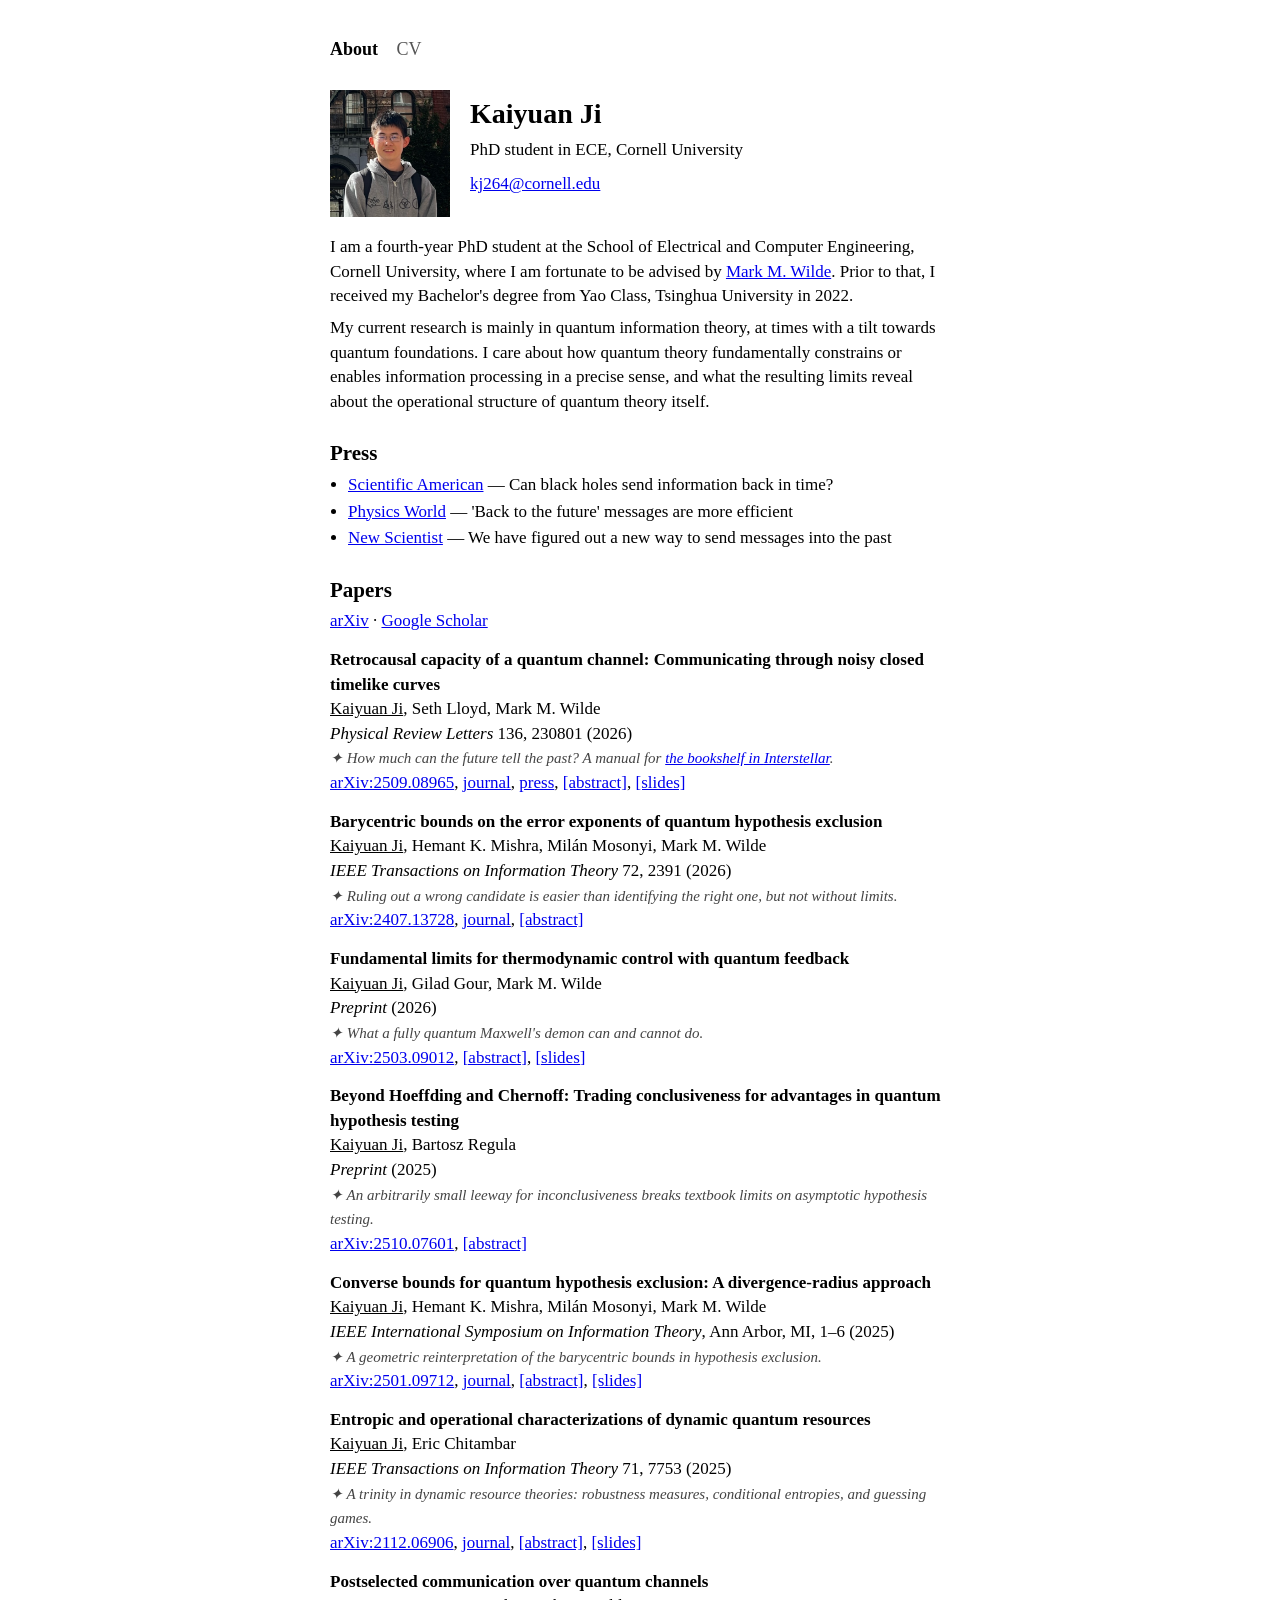
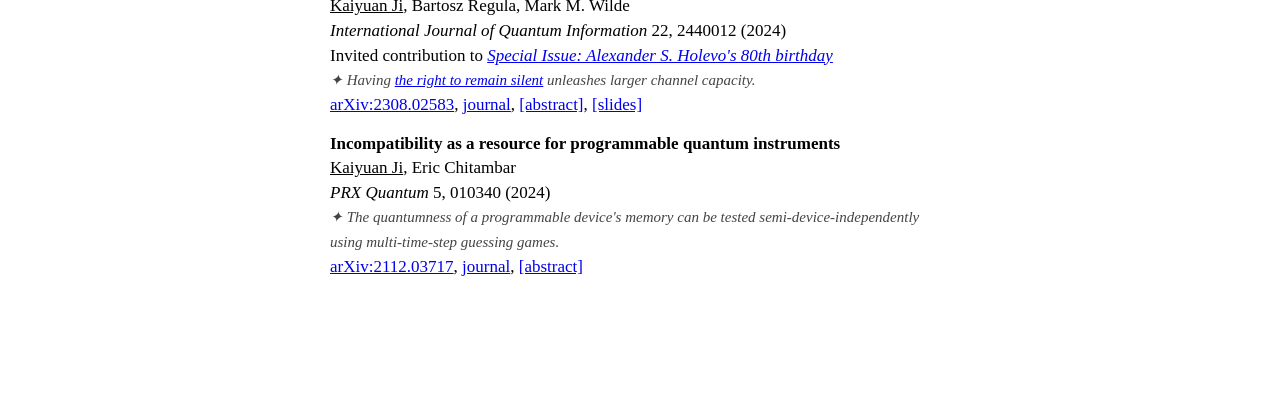
==== index.html @ fde18503 "Add Physics World press coverage" ====
<!DOCTYPE html>
<html lang="en">
<head>
  <meta charset="UTF-8">
  <meta name="viewport" content="width=device-width, initial-scale=1.0">
  <title>Kaiyuan Ji</title>
  <link rel="stylesheet" href="style.css">
</head>
<body>

  <nav>
    <a href="index.html" class="active">About</a>
    <a href="cv.html">CV</a>
  </nav>

  <div class="header">
    <img src="photo.jpg" alt="Kaiyuan Ji">
    <div class="header-text">
      <h1>Kaiyuan Ji</h1>
      <h2 class="subtitle">PhD student in ECE, Cornell University</h2>
      <a href="mailto:kj264@cornell.edu">kj264@cornell.edu</a>
    </div>
  </div>

  <p>
    I am a fourth-year PhD student at the School of Electrical and Computer Engineering, Cornell University, where I am fortunate to be advised by <a href="https://markwilde.com">Mark M. Wilde</a>.
    Prior to that, I received my Bachelor's degree from Yao Class, Tsinghua University in 2022.
  </p>
  <p>
    My current research is mainly in quantum information theory, at times with a tilt towards quantum foundations.
    I care about how quantum theory fundamentally constrains or enables information processing in a precise sense, and what the resulting limits reveal about the operational structure of quantum theory itself.
  </p>

  <h3 class="section-title">Press</h3>
  <ul>
    <li><a href="https://www.scientificamerican.com/article/can-black-holes-send-information-back-in-time/">Scientific American</a> — Can black holes send information back in time?</li>
    <li><a href="https://physicsworld.com/a/back-to-the-future-messages-are-more-efficient/">Physics World</a> — 'Back to the future' messages are more efficient</li>
    <li><a href="https://www.newscientist.com/article/2524371-we-have-figured-out-a-new-way-to-send-messages-into-the-past/">New Scientist</a> — We have figured out a new way to send messages into the past</li>
  </ul>

  <h3 class="section-title">Papers</h3>
  <p class="profile-links"><a href="https://arxiv.org/a/ji_k_2.html">arXiv</a> · <a href="https://scholar.google.com/citations?user=j7s9jhcAAAAJ">Google Scholar</a></p>

  <!-- Newest first by last arXiv version date. -->

  <div class="paper">
    <b>Retrocausal capacity of a quantum channel: Communicating through noisy closed timelike curves</b><br>
    <u>Kaiyuan Ji</u>, Seth Lloyd, Mark M. Wilde<br>
    <i>Physical Review Letters</i> 136, 230801 (2026)<br>
    <i class="summary-inline">✦ How much can the future tell the past? A manual for <a href="https://dribbble.com/shots/5696261-Bookshelf-Scene">the bookshelf in <i>Interstellar</i></a>.</i><br>
    <a href="https://arxiv.org/abs/2509.08965">arXiv:2509.08965</a>,
    <a href="https://doi.org/10.1103/znyd-npk5">journal</a>,
    <a href="https://www.scientificamerican.com/article/can-black-holes-send-information-back-in-time/">press</a>,
    <a href="#" onclick="toggle(this);return false;">[abstract]</a>,
    <a href="slides/Retrocausality_QRW.pdf">[slides]</a>
    <div class="abstract">
      We study the capacity of a quantum channel for retrocausal communication, where messages are transmitted backward in time, from a sender in the future to a receiver in the past, through a noisy postselected closed timelike curve (P-CTC) mathematically represented by the channel. We completely characterize the one-shot retrocausal quantum and classical capacities, and we show that the corresponding asymptotic capacities are equal to the average and sum, respectively, of the channel's max-information and its regularized Doeblin information. This endows these information measures with a novel operational interpretation. Furthermore, our characterization can be generalized beyond quantum channels to all completely positive maps. This imposes information-theoretic limits on transmitting messages via postselected-teleportation-like mechanisms with arbitrary initial- and final-state boundary conditions, including those considered in various black-hole final-state models.
    </div>
  </div>

  <div class="paper">
    <b>Barycentric bounds on the error exponents of quantum hypothesis exclusion</b><br>
    <u>Kaiyuan Ji</u>, Hemant K. Mishra, Milán Mosonyi, Mark M. Wilde<br>
    <i>IEEE Transactions on Information Theory</i> 72, 2391 (2026)<br>
    <i class="summary-inline">✦ Ruling out a wrong candidate is easier than identifying the right one, but not without limits.</i><br>
    <a href="https://arxiv.org/abs/2407.13728">arXiv:2407.13728</a>,
    <a href="https://doi.org/10.1109/TIT.2026.3661340">journal</a>,
    <a href="#" onclick="toggle(this);return false;">[abstract]</a>
    <div class="abstract">
      Quantum state exclusion is an operational task with application to ontological interpretations of quantum states. In such a task, one is given a system whose state is randomly selected from a finite set, and the goal is to identify a state from the set that is not the true state of the system. An error occurs if and only if the state identified is the true state. In this paper, we study the optimal error probability of quantum state exclusion and its error exponent from an information-theoretic perspective. Our main finding is a single-letter upper bound on the error exponent of state exclusion given by the multivariate log-Euclidean Chernoff divergence, and we prove that this improves upon the best previously known upper bound. We also extend our analysis to quantum channel exclusion, and we establish a single-letter and efficiently computable upper bound on its error exponent, admitting the use of adaptive strategies. We derive both upper bounds, for state and channel exclusion, based on one-shot analysis and formulate them as a type of multivariate divergence measure called a barycentric Chernoff divergence. Moreover, our result on channel exclusion has implications in two important special cases. First, when there are two hypotheses, our result provides the first known efficiently computable upper bound on the error exponent of symmetric binary channel discrimination. Second, when all channels are classical, we show that our upper bound is achievable by a parallel strategy, thus solving the exact error exponent of classical channel exclusion.
    </div>
  </div>

  <div class="paper">
    <b>Fundamental limits for thermodynamic control with quantum feedback</b><br>
    <u>Kaiyuan Ji</u>, Gilad Gour, Mark M. Wilde<br>
    <i>Preprint</i> (2026)<br>
    <i class="summary-inline">✦ What a fully quantum Maxwell's demon can and cannot do.</i><br>
    <a href="https://arxiv.org/abs/2503.09012">arXiv:2503.09012</a>,
    <a href="#" onclick="toggle(this);return false;">[abstract]</a>,
    <a href="slides/Feedback_BIID.pdf">[slides]</a>
    <div class="abstract">
      The study of feedback control inspired by Maxwell's demon is central to the understanding of the relationship between thermodynamics and information. In this paper, we establish fundamental lower limits on the work costs of system conversion with quantum feedback, where quantum side information acquired in advance can be fed back to the system coherently by a controller. From two basic operational principles that every physically admissible feedback-control scheme should satisfy, we derive the tightest possible bounds on the single-shot work of formation and extractable work of an arbitrary quantum system given arbitrary quantum side information held by the controller. These bounds are expressed in terms of information measures simultaneously generalizing conditional entropies, mutual informations, and relative entropies. In the asymptotic limit, they lead to a generalized second law of thermodynamics with quantum feedback, featuring a conditional Helmholtz free energy. Our findings also provide precise thermodynamic meanings for the negativity of single-shot conditional entropies and resolve an open problem in the axiomatic reconstruction of such conditional entropies.
    </div>
  </div>

  <div class="paper">
    <b>Beyond Hoeffding and Chernoff: Trading conclusiveness for advantages in quantum hypothesis testing</b><br>
    <u>Kaiyuan Ji</u>, Bartosz Regula<br>
    <i>Preprint</i> (2025)<br>
    <i class="summary-inline">✦ An arbitrarily small leeway for inconclusiveness breaks textbook limits on asymptotic hypothesis testing.</i><br>
    <a href="https://arxiv.org/abs/2510.07601">arXiv:2510.07601</a>,
    <a href="#" onclick="toggle(this);return false;">[abstract]</a>
    <div class="abstract">
      The ultimate limits of quantum state discrimination are often thought to be captured by asymptotic bounds that restrict the achievable error probabilities, notably the quantum Chernoff and Hoeffding bounds. Here we study hypothesis testing protocols that are permitted a probability of producing an inconclusive discrimination outcome, and investigate their performance when this probability is suitably constrained. We show that even by allowing an arbitrarily small probability of inconclusiveness, the limits imposed by the quantum Hoeffding and Chernoff bounds can be significantly exceeded. This completely circumvents the conventional trade-offs between error exponents in hypothesis testing while incurring only a vanishingly small overhead over conventional approaches. Such improvements over standard state discrimination are robust and can be obtained even when an exponentially vanishing probability of inconclusive outcomes is demanded. Relaxing the constraints on the inconclusive probability can enable even larger advantages, but this comes at a price. We show a 'strong converse' property of this setting: targeting error exponents beyond those achievable with vanishing inconclusiveness necessarily forces the probability of inconclusive outcomes to converge to one. By exactly quantifying the rate of this convergence, we give a complete characterisation of the trade-offs between error exponents and rates of conclusive outcome probabilities. Overall, our results provide a comprehensive asymptotic picture of how the allowance for inconclusive measurement outcomes reshapes optimal quantum hypothesis testing.
    </div>
  </div>

  <div class="paper">
    <b>Converse bounds for quantum hypothesis exclusion: A divergence-radius approach</b><br>
    <u>Kaiyuan Ji</u>, Hemant K. Mishra, Milán Mosonyi, Mark M. Wilde<br>
    <i>IEEE International Symposium on Information Theory</i>, Ann Arbor, MI, 1–6 (2025)<br>
    <i class="summary-inline">✦ A geometric reinterpretation of the barycentric bounds in hypothesis exclusion.</i><br>
    <a href="https://arxiv.org/abs/2501.09712">arXiv:2501.09712</a>,
    <a href="https://doi.org/10.1109/ISIT63088.2025.11195689">journal</a>,
    <a href="#" onclick="toggle(this);return false;">[abstract]</a>,
    <a href="slides/Exclusion_ISIT.pdf">[slides]</a>
    <div class="abstract">
      Hypothesis exclusion is an information-theoretic task in which an experimenter aims at ruling out a false hypothesis from a finite set of known candidates, and an error occurs if and only if the hypothesis being ruled out is the ground truth. For the tasks of quantum state exclusion and quantum channel exclusion — where hypotheses are represented by quantum states and quantum channels, respectively — efficiently computable upper bounds on the asymptotic error exponents were established in a recent work of the current authors [Ji et al., arXiv:2407.13728 (2024)], where the derivation was based on nonasymptotic analysis. In this companion paper of our previous work, we provide alternative proofs for the same upper bounds on the asymptotic error exponents of quantum state and channel exclusion, but using a conceptually different approach from the one adopted in the previous work. Specifically, we apply strong converse results for asymmetric binary hypothesis testing to distinguishing an arbitrary "dummy" hypothesis from each of the concerned candidates. This leads to the desired upper bounds in terms of divergence radii via a geometrically inspired argument.
    </div>
  </div>

  <div class="paper">
    <b>Entropic and operational characterizations of dynamic quantum resources</b><br>
    <u>Kaiyuan Ji</u>, Eric Chitambar<br>
    <i>IEEE Transactions on Information Theory</i> 71, 7753 (2025)<br>
    <i class="summary-inline">✦ A trinity in dynamic resource theories: robustness measures, conditional entropies, and guessing games.</i><br>
    <a href="https://arxiv.org/abs/2112.06906">arXiv:2112.06906</a>,
    <a href="https://doi.org/10.1109/TIT.2025.3559765">journal</a>,
    <a href="#" onclick="toggle(this);return false;">[abstract]</a>,
    <a href="slides/Entropy_ISIT.pdf">[slides]</a>
    <div class="abstract">
      We offer new methods for characterizing general closed and convex quantum resource theories, including dynamic ones, based on entropic concepts and operational tasks. We propose a resource-theoretic generalization of the quantum conditional min-entropy, termed the free conditional min-entropy (FCME), in the sense that it quantifies an observer's "subjective" degree of uncertainty about a quantum system given that the observer's information processing is limited to free operations of the resource theory. Using this generalized concept, we provide a complete set of entropic conditions for free convertibility between quantum states or channels in any closed and convex quantum resource theory. We also derive an information-theoretic interpretation for the resource global robustness of a state or a channel in terms of a mutual-information-like quantity based on the FCME. Apart from this entropic approach, we characterize dynamic resources by also analyzing their performance in operational tasks. We construct operationally meaningful and complete sets of resource monotones with these tasks, which enable faithful tests of free convertibility between quantum channels. Finally, we show that every well-defined robustness-based measure of a channel can be interpreted as an operational advantage of the channel over free channels in a communication task.
    </div>
  </div>

  <div class="paper">
    <b>Postselected communication over quantum channels</b><br>
    <u>Kaiyuan Ji</u>, Bartosz Regula, Mark M. Wilde<br>
    <i>International Journal of Quantum Information</i> 22, 2440012 (2024)<br>
    Invited contribution to <a href="https://www.worldscientific.com/toc/ijqi/22/05"><i>Special Issue: Alexander S. Holevo's 80th birthday</i></a><br>
    <i class="summary-inline">✦ Having <a href="https://en.wikipedia.org/wiki/Right_to_silence">the right to remain silent</a> unleashes larger channel capacity.</i><br>
    <a href="https://arxiv.org/abs/2308.02583">arXiv:2308.02583</a>,
    <a href="https://doi.org/10.1142/S0219749924400124">journal</a>,
    <a href="#" onclick="toggle(this);return false;">[abstract]</a>,
    <a href="slides/Postselection_BIID.pdf">[slides]</a>
    <div class="abstract">
      The single-letter characterisation of the entanglement-assisted capacity of a quantum channel is one of the seminal results of quantum information theory. In this paper, we consider a modified communication scenario in which the receiver is allowed an additional, 'inconclusive' measurement outcome, and we employ an error metric given by the error probability in decoding the transmitted message conditioned on a conclusive measurement result. We call this setting postselected communication and the ensuing highest achievable rates the postselected capacities. Here, we provide a precise single-letter characterisation of postselected capacities in the setting of entanglement assistance as well as the more general nonsignalling assistance, establishing that they are both equal to the channel's projective mutual information — a variant of mutual information based on the Hilbert projective metric. We do so by establishing bounds on the one-shot postselected capacities, with a lower bound that makes use of a postselected teleportation-based protocol and an upper bound in terms of the postselected hypothesis testing relative entropy. As such, we obtain fundamental limits on a channel's ability to communicate even when this strong resource of postselection is allowed, implying limitations on communication even when the receiver has access to postselected closed timelike curves.
    </div>
  </div>

  <div class="paper">
    <b>Incompatibility as a resource for programmable quantum instruments</b><br>
    <u>Kaiyuan Ji</u>, Eric Chitambar<br>
    <i>PRX Quantum</i> 5, 010340 (2024)<br>
    <i class="summary-inline">✦ The quantumness of a programmable device's memory can be tested semi-device-independently using multi-time-step guessing games.</i><br>
    <a href="https://arxiv.org/abs/2112.03717">arXiv:2112.03717</a>,
    <a href="https://doi.org/10.1103/PRXQuantum.5.010340">journal</a>,
    <a href="#" onclick="toggle(this);return false;">[abstract]</a>
    <div class="abstract">
      Quantum instruments represent the most general type of quantum measurement, as they incorporate processes with both classical and quantum outputs. In many scenarios, it may be desirable to have some "on-demand" device that is capable of implementing one of many possible instruments whenever the experimenter desires. We refer to such objects as programmable instrument devices (PIDs), and this paper studies PIDs from a resource-theoretic perspective. A physically important class of PIDs are those that do not require quantum memories to implement, and these are naturally "free" in this resource theory. Additionally, these free objects correspond precisely to the class of unsteerable channel assemblages in the study of channel steering. The traditional notion of measurement incompatibility emerges as a resource in this theory since any PID controlling an incompatible family of instruments requires a quantum memory to build. We identify an incompatibility preorder between PIDs based on whether one can be transformed into another using processes that do not require additional quantum memories. Necessary and sufficient conditions are derived for when such transformations are possible based on how well certain guessing games can be played using a given PID. Ultimately our results provide an operational characterization of incompatibility, and they offer semi-device-independent tests for incompatibility in the most general types of quantum instruments.
    </div>
  </div>

  <script>
    function toggle(el) {
      var div = el.closest('.paper').querySelector('.abstract');
      if (div.style.display === 'block') {
        div.style.display = 'none';
        el.textContent = '[abstract]';
      } else {
        div.style.display = 'block';
        el.textContent = '[hide]';
      }
    }
  </script>

</body>
</html>
---- style.css ----
body {
  max-width: 620px;
  margin: 36px auto;
  padding: 0 20px 80px;
  font-family: 'Times New Roman', Times, serif;
  font-size: 17px;
  line-height: 1.45;
  color: #000;
  background: #fff;
}

a { color: #0000EE; }

/* ── Top nav ── */
nav {
  margin-bottom: 28px;
  font-size: 18px;
}
nav a { margin-right: 14px; text-decoration: none; color: #555; }
nav a:hover { color: #000; }
nav a.active { color: #000; font-weight: bold; text-decoration: none; }

/* ── Header: photo left, name right ── */
.header {
  display: flex;
  align-items: flex-start;
  gap: 20px;
  margin-bottom: 18px;
}
.header img { width: 120px; flex-shrink: 0; }
.header-text { padding-top: 4px; }

h1 { font-size: 28px; margin: 0 0 3px 0; }
h2.subtitle { font-size: 17px; font-weight: normal; font-style: normal; margin: 0 0 10px 0; }

/* ── Section titles ── */
h3 { font-size: 21px; margin: 24px 0 4px 0; }

/* ── Profile links under Papers heading ── */
.profile-links { margin: 2px 0 10px 0; }

/* ── Body ── */
p  { margin: 0 0 7px 0; }
ul { margin: 0 0 7px 0; padding-left: 18px; }
li { margin-bottom: 2px; }

/* ── Paper entries ── */
.paper { margin-top: 14px; }

/* ── One-sentence summary ── */
.summary-inline { color: #444; font-size: 15px; }

/* ── Abstract toggle ── */
.abstract {
  display: none;
  margin: 5px 0 3px 14px;
  padding-left: 10px;
  border-left: 2px solid #bbb;
  font-size: 15px;
  line-height: 1.45;
}
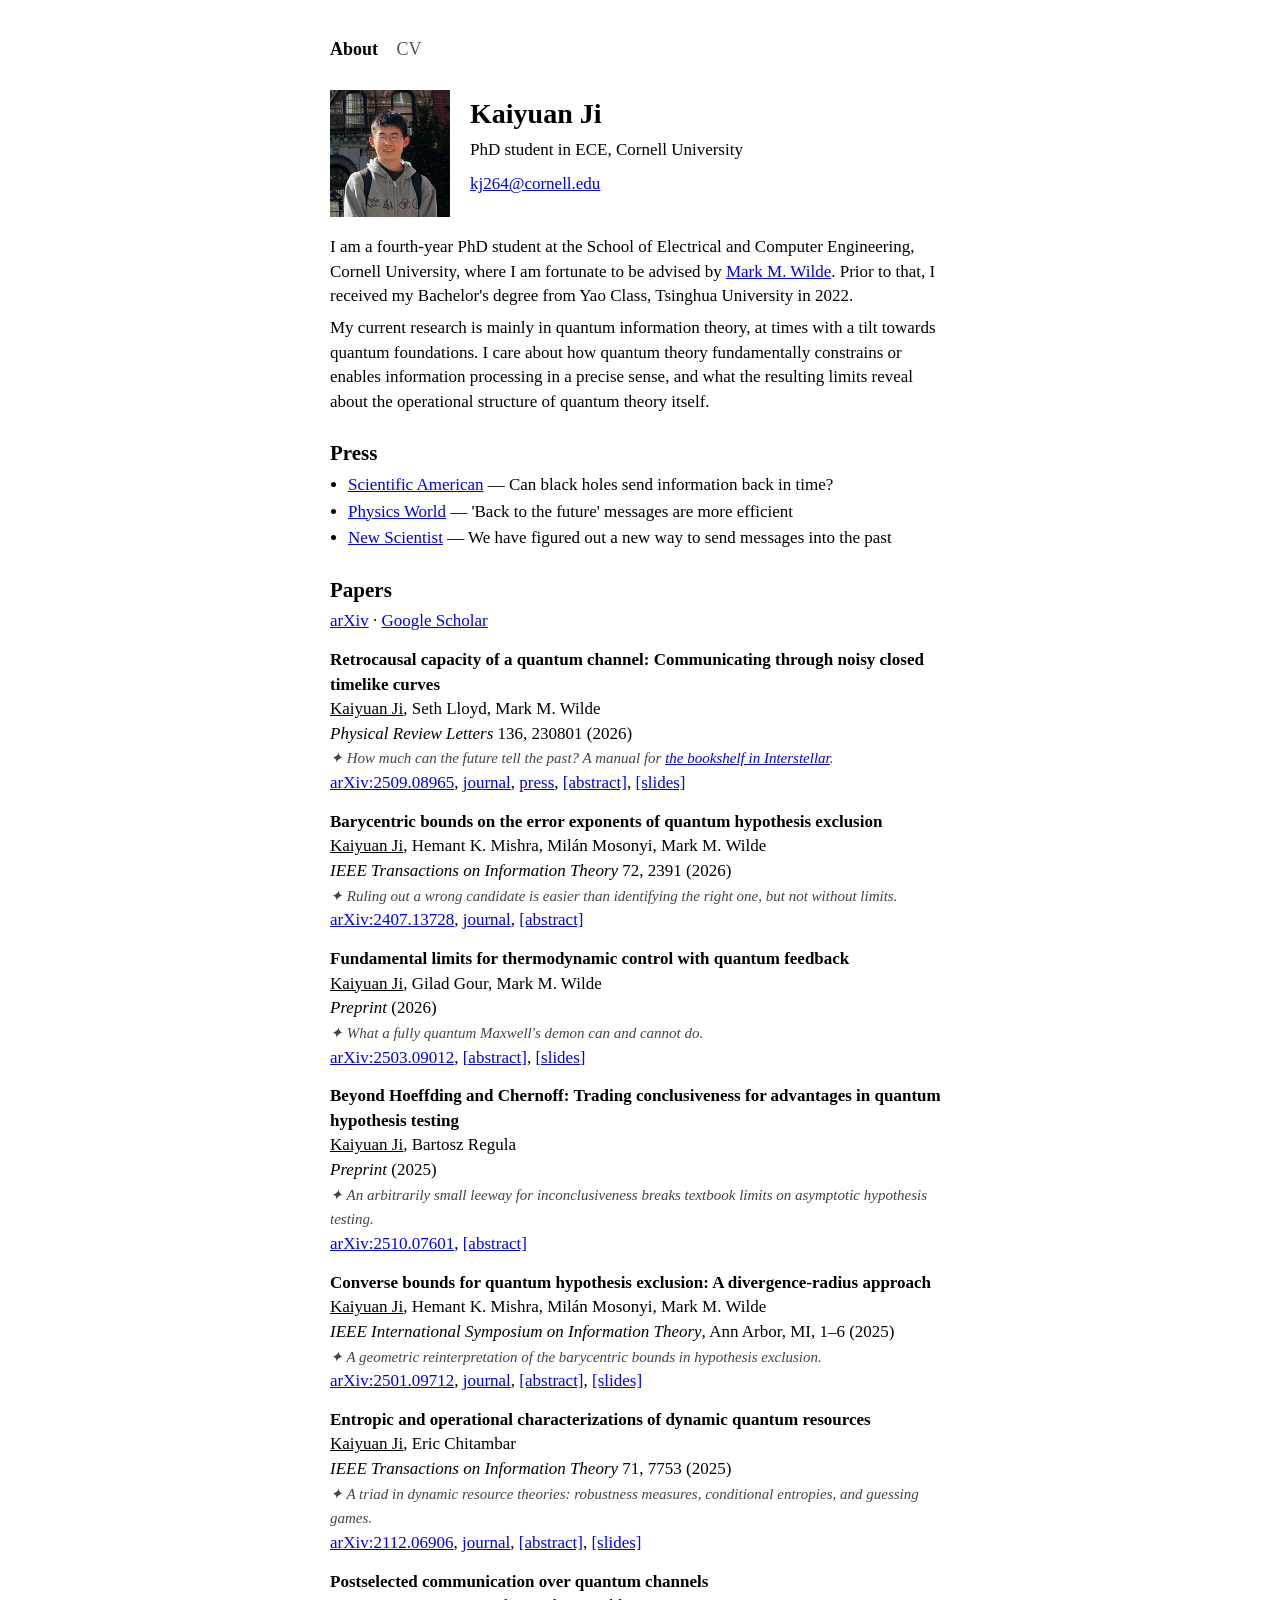
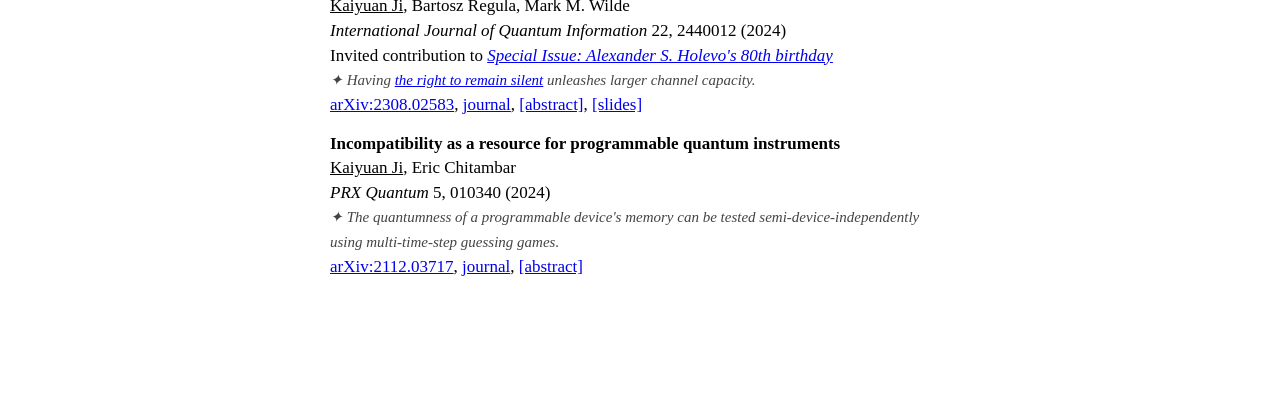
==== commit 63e761f0: "Replace 'trinity' with 'triad'" ====
--- a/index.html
+++ b/index.html
@@ -114,7 +114,7 @@
     <b>Entropic and operational characterizations of dynamic quantum resources</b><br>
     <u>Kaiyuan Ji</u>, Eric Chitambar<br>
     <i>IEEE Transactions on Information Theory</i> 71, 7753 (2025)<br>
-    <i class="summary-inline">✦ A trinity in dynamic resource theories: robustness measures, conditional entropies, and guessing games.</i><br>
+    <i class="summary-inline">✦ A triad in dynamic resource theories: robustness measures, conditional entropies, and guessing games.</i><br>
     <a href="https://arxiv.org/abs/2112.06906">arXiv:2112.06906</a>,
     <a href="https://doi.org/10.1109/TIT.2025.3559765">journal</a>,
     <a href="#" onclick="toggle(this);return false;">[abstract]</a>,
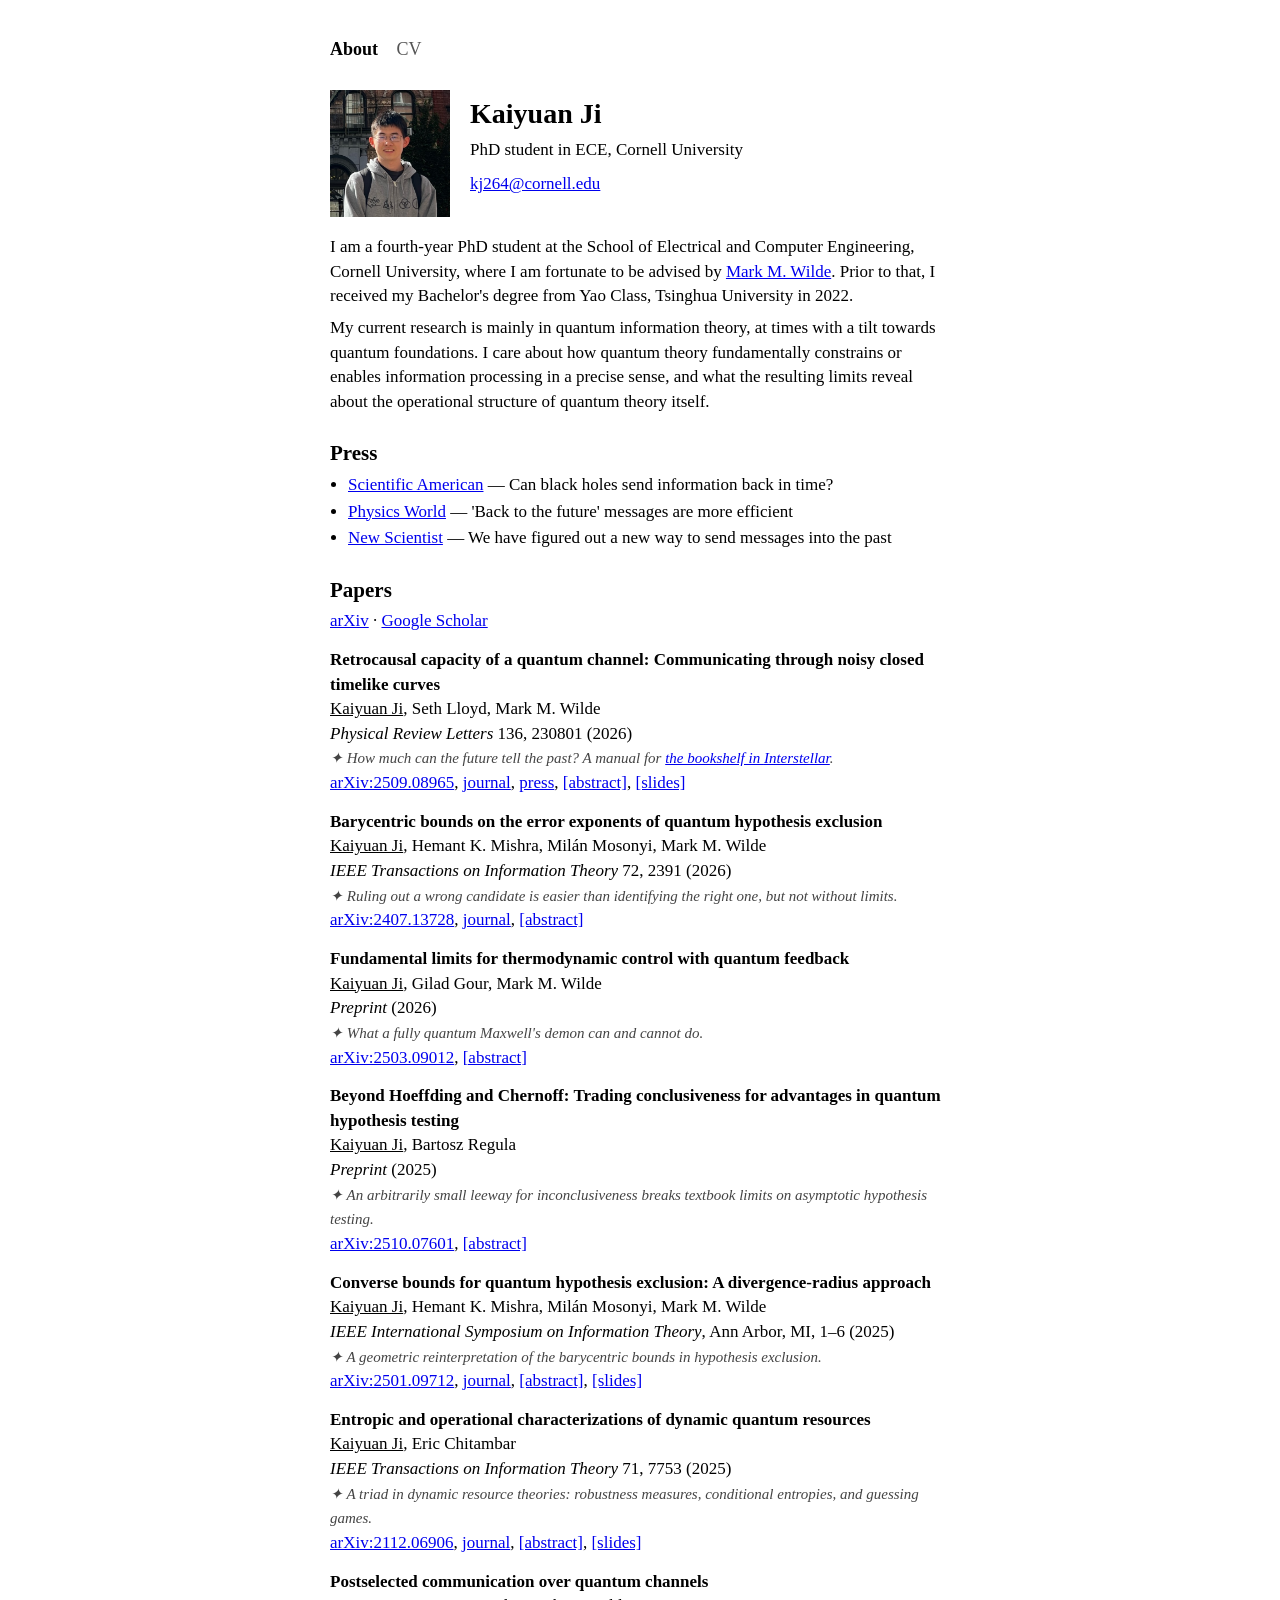
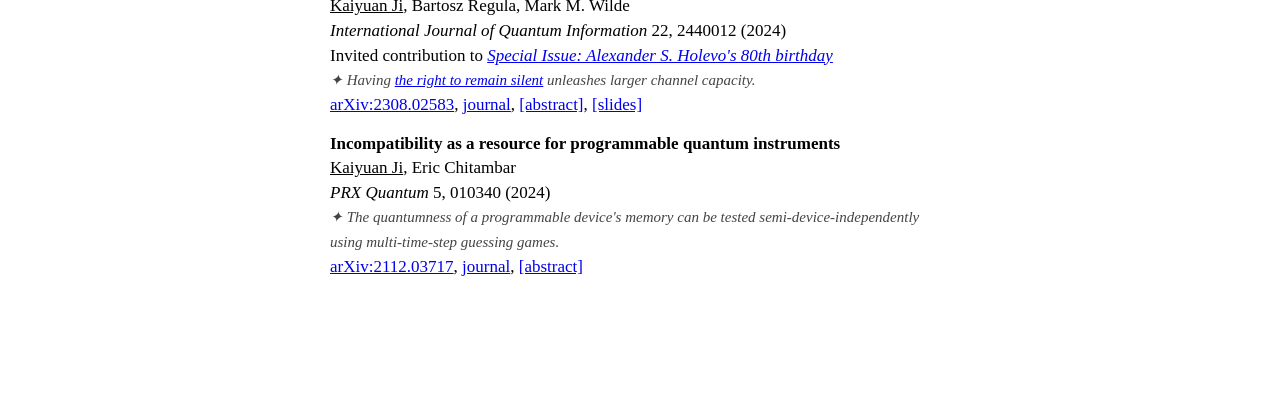
==== commit c1d58fe2: "Update slides links and add new slide PDFs" ====
--- a/index.html
+++ b/index.html
@@ -52,7 +52,7 @@
     <a href="https://doi.org/10.1103/znyd-npk5">journal</a>,
     <a href="https://www.scientificamerican.com/article/can-black-holes-send-information-back-in-time/">press</a>,
     <a href="#" onclick="toggle(this);return false;">[abstract]</a>,
-    <a href="slides/Retrocausality_QRW.pdf">[slides]</a>
+    <a href="slides/Retrocausality.pdf">[slides]</a>
     <div class="abstract">
       We study the capacity of a quantum channel for retrocausal communication, where messages are transmitted backward in time, from a sender in the future to a receiver in the past, through a noisy postselected closed timelike curve (P-CTC) mathematically represented by the channel. We completely characterize the one-shot retrocausal quantum and classical capacities, and we show that the corresponding asymptotic capacities are equal to the average and sum, respectively, of the channel's max-information and its regularized Doeblin information. This endows these information measures with a novel operational interpretation. Furthermore, our characterization can be generalized beyond quantum channels to all completely positive maps. This imposes information-theoretic limits on transmitting messages via postselected-teleportation-like mechanisms with arbitrary initial- and final-state boundary conditions, including those considered in various black-hole final-state models.
     </div>
@@ -77,8 +77,7 @@
     <i>Preprint</i> (2026)<br>
     <i class="summary-inline">✦ What a fully quantum Maxwell's demon can and cannot do.</i><br>
     <a href="https://arxiv.org/abs/2503.09012">arXiv:2503.09012</a>,
-    <a href="#" onclick="toggle(this);return false;">[abstract]</a>,
-    <a href="slides/Feedback_BIID.pdf">[slides]</a>
+    <a href="#" onclick="toggle(this);return false;">[abstract]</a>
     <div class="abstract">
       The study of feedback control inspired by Maxwell's demon is central to the understanding of the relationship between thermodynamics and information. In this paper, we establish fundamental lower limits on the work costs of system conversion with quantum feedback, where quantum side information acquired in advance can be fed back to the system coherently by a controller. From two basic operational principles that every physically admissible feedback-control scheme should satisfy, we derive the tightest possible bounds on the single-shot work of formation and extractable work of an arbitrary quantum system given arbitrary quantum side information held by the controller. These bounds are expressed in terms of information measures simultaneously generalizing conditional entropies, mutual informations, and relative entropies. In the asymptotic limit, they lead to a generalized second law of thermodynamics with quantum feedback, featuring a conditional Helmholtz free energy. Our findings also provide precise thermodynamic meanings for the negativity of single-shot conditional entropies and resolve an open problem in the axiomatic reconstruction of such conditional entropies.
     </div>
@@ -104,7 +103,7 @@
     <a href="https://arxiv.org/abs/2501.09712">arXiv:2501.09712</a>,
     <a href="https://doi.org/10.1109/ISIT63088.2025.11195689">journal</a>,
     <a href="#" onclick="toggle(this);return false;">[abstract]</a>,
-    <a href="slides/Exclusion_ISIT.pdf">[slides]</a>
+    <a href="slides/Exclusion.pdf">[slides]</a>
     <div class="abstract">
       Hypothesis exclusion is an information-theoretic task in which an experimenter aims at ruling out a false hypothesis from a finite set of known candidates, and an error occurs if and only if the hypothesis being ruled out is the ground truth. For the tasks of quantum state exclusion and quantum channel exclusion — where hypotheses are represented by quantum states and quantum channels, respectively — efficiently computable upper bounds on the asymptotic error exponents were established in a recent work of the current authors [Ji et al., arXiv:2407.13728 (2024)], where the derivation was based on nonasymptotic analysis. In this companion paper of our previous work, we provide alternative proofs for the same upper bounds on the asymptotic error exponents of quantum state and channel exclusion, but using a conceptually different approach from the one adopted in the previous work. Specifically, we apply strong converse results for asymmetric binary hypothesis testing to distinguishing an arbitrary "dummy" hypothesis from each of the concerned candidates. This leads to the desired upper bounds in terms of divergence radii via a geometrically inspired argument.
     </div>
@@ -118,7 +117,7 @@
     <a href="https://arxiv.org/abs/2112.06906">arXiv:2112.06906</a>,
     <a href="https://doi.org/10.1109/TIT.2025.3559765">journal</a>,
     <a href="#" onclick="toggle(this);return false;">[abstract]</a>,
-    <a href="slides/Entropy_ISIT.pdf">[slides]</a>
+    <a href="slides/Entropy.pdf">[slides]</a>
     <div class="abstract">
       We offer new methods for characterizing general closed and convex quantum resource theories, including dynamic ones, based on entropic concepts and operational tasks. We propose a resource-theoretic generalization of the quantum conditional min-entropy, termed the free conditional min-entropy (FCME), in the sense that it quantifies an observer's "subjective" degree of uncertainty about a quantum system given that the observer's information processing is limited to free operations of the resource theory. Using this generalized concept, we provide a complete set of entropic conditions for free convertibility between quantum states or channels in any closed and convex quantum resource theory. We also derive an information-theoretic interpretation for the resource global robustness of a state or a channel in terms of a mutual-information-like quantity based on the FCME. Apart from this entropic approach, we characterize dynamic resources by also analyzing their performance in operational tasks. We construct operationally meaningful and complete sets of resource monotones with these tasks, which enable faithful tests of free convertibility between quantum channels. Finally, we show that every well-defined robustness-based measure of a channel can be interpreted as an operational advantage of the channel over free channels in a communication task.
     </div>
@@ -133,7 +132,7 @@
     <a href="https://arxiv.org/abs/2308.02583">arXiv:2308.02583</a>,
     <a href="https://doi.org/10.1142/S0219749924400124">journal</a>,
     <a href="#" onclick="toggle(this);return false;">[abstract]</a>,
-    <a href="slides/Postselection_BIID.pdf">[slides]</a>
+    <a href="slides/Postselection.pdf">[slides]</a>
     <div class="abstract">
       The single-letter characterisation of the entanglement-assisted capacity of a quantum channel is one of the seminal results of quantum information theory. In this paper, we consider a modified communication scenario in which the receiver is allowed an additional, 'inconclusive' measurement outcome, and we employ an error metric given by the error probability in decoding the transmitted message conditioned on a conclusive measurement result. We call this setting postselected communication and the ensuing highest achievable rates the postselected capacities. Here, we provide a precise single-letter characterisation of postselected capacities in the setting of entanglement assistance as well as the more general nonsignalling assistance, establishing that they are both equal to the channel's projective mutual information — a variant of mutual information based on the Hilbert projective metric. We do so by establishing bounds on the one-shot postselected capacities, with a lower bound that makes use of a postselected teleportation-based protocol and an upper bound in terms of the postselected hypothesis testing relative entropy. As such, we obtain fundamental limits on a channel's ability to communicate even when this strong resource of postselection is allowed, implying limitations on communication even when the receiver has access to postselected closed timelike curves.
     </div>
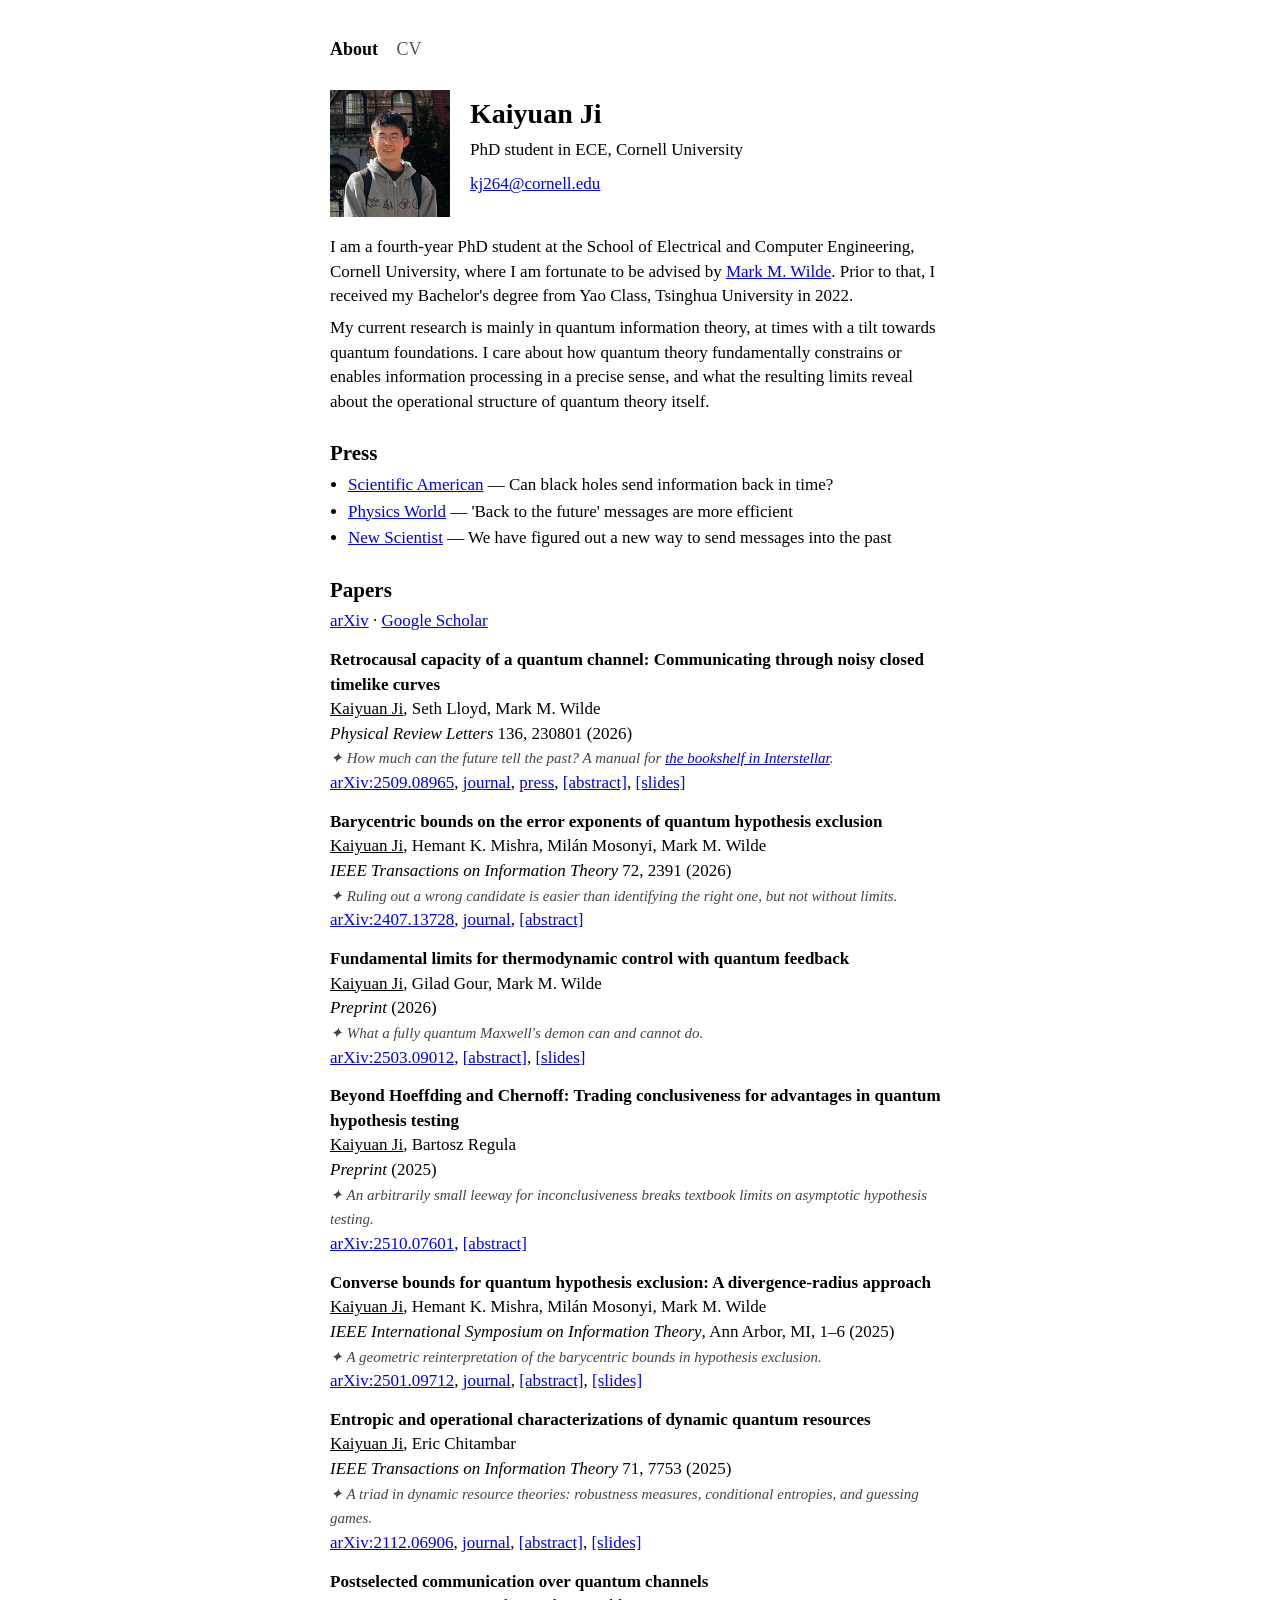
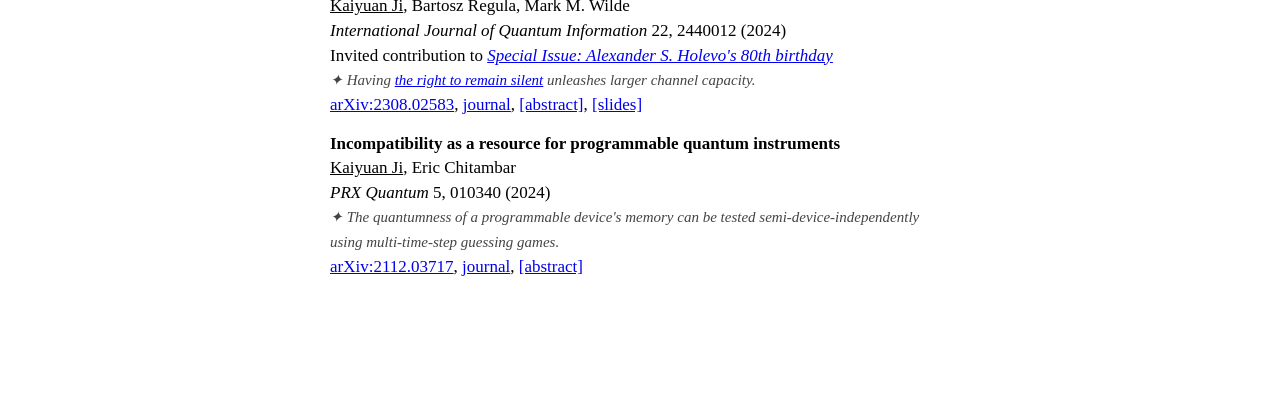
==== commit 7694db1b: "Add slides link for thermodynamics paper" ====
--- a/index.html
+++ b/index.html
@@ -77,7 +77,8 @@
     <i>Preprint</i> (2026)<br>
     <i class="summary-inline">✦ What a fully quantum Maxwell's demon can and cannot do.</i><br>
     <a href="https://arxiv.org/abs/2503.09012">arXiv:2503.09012</a>,
-    <a href="#" onclick="toggle(this);return false;">[abstract]</a>
+    <a href="#" onclick="toggle(this);return false;">[abstract]</a>,
+    <a href="slides/Feedback.pdf">[slides]</a>
     <div class="abstract">
       The study of feedback control inspired by Maxwell's demon is central to the understanding of the relationship between thermodynamics and information. In this paper, we establish fundamental lower limits on the work costs of system conversion with quantum feedback, where quantum side information acquired in advance can be fed back to the system coherently by a controller. From two basic operational principles that every physically admissible feedback-control scheme should satisfy, we derive the tightest possible bounds on the single-shot work of formation and extractable work of an arbitrary quantum system given arbitrary quantum side information held by the controller. These bounds are expressed in terms of information measures simultaneously generalizing conditional entropies, mutual informations, and relative entropies. In the asymptotic limit, they lead to a generalized second law of thermodynamics with quantum feedback, featuring a conditional Helmholtz free energy. Our findings also provide precise thermodynamic meanings for the negativity of single-shot conditional entropies and resolve an open problem in the axiomatic reconstruction of such conditional entropies.
     </div>
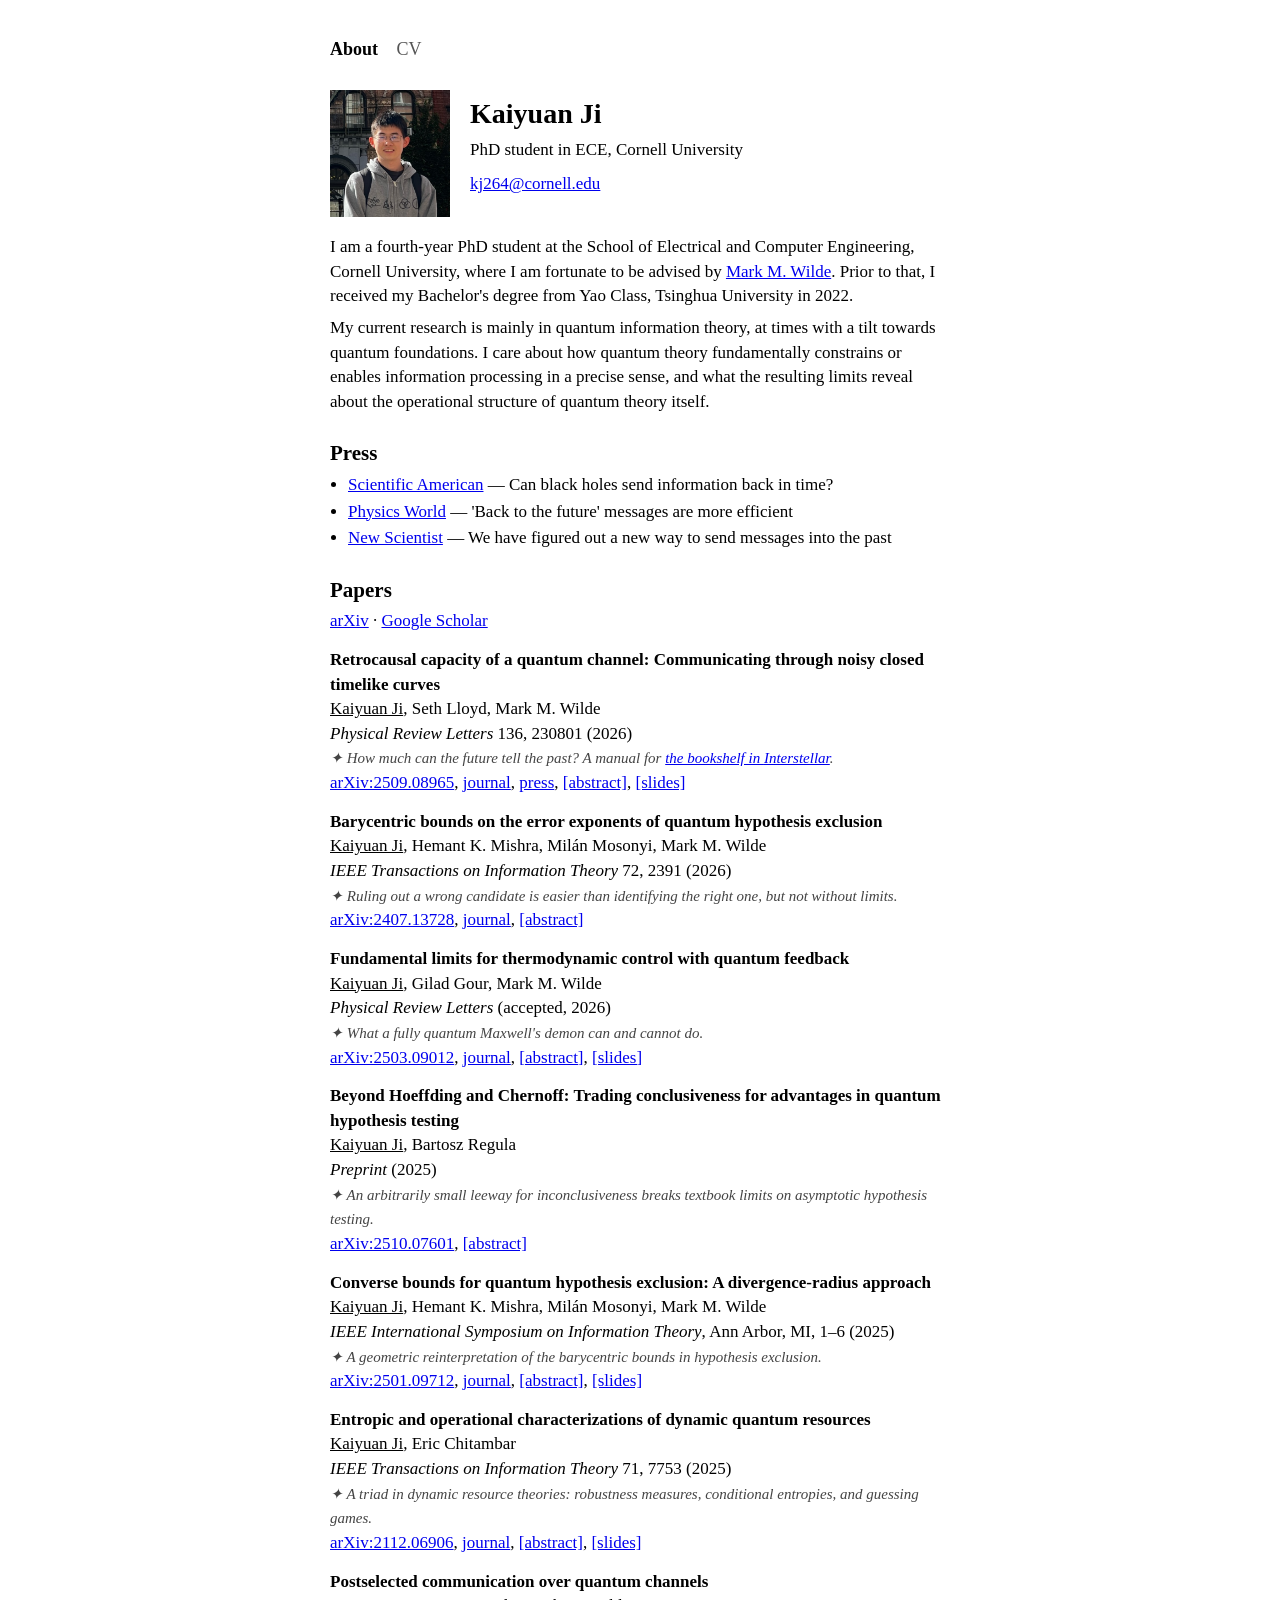
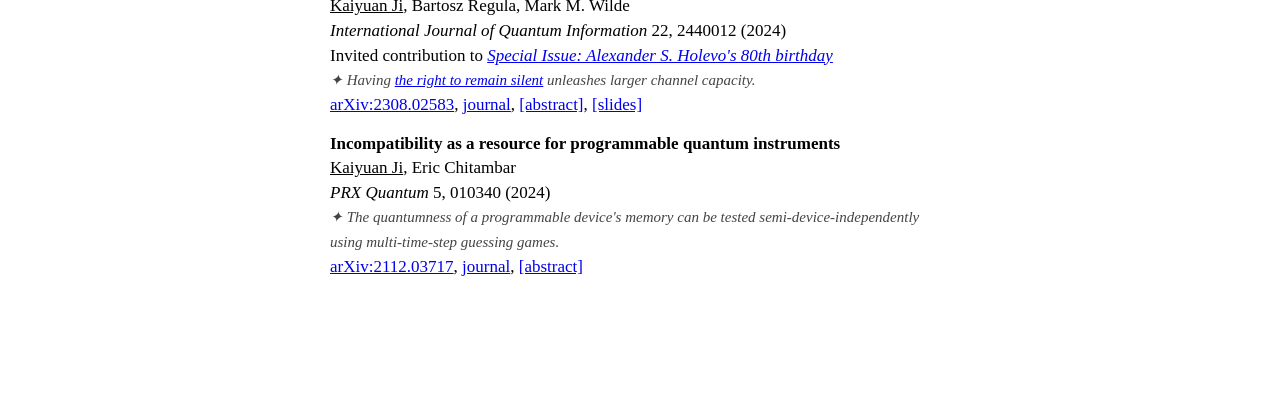
==== commit 4e931fa9: "Feedback paper accepted by PRL; update slides and website" ====
--- a/index.html
+++ b/index.html
@@ -74,13 +74,14 @@
   <div class="paper">
     <b>Fundamental limits for thermodynamic control with quantum feedback</b><br>
     <u>Kaiyuan Ji</u>, Gilad Gour, Mark M. Wilde<br>
-    <i>Preprint</i> (2026)<br>
+    <i>Physical Review Letters</i> (accepted, 2026)<br>
     <i class="summary-inline">✦ What a fully quantum Maxwell's demon can and cannot do.</i><br>
     <a href="https://arxiv.org/abs/2503.09012">arXiv:2503.09012</a>,
+    <a href="https://doi.org/10.1103/x67n-33gr">journal</a>,
     <a href="#" onclick="toggle(this);return false;">[abstract]</a>,
     <a href="slides/Feedback.pdf">[slides]</a>
     <div class="abstract">
-      The study of feedback control inspired by Maxwell's demon is central to the understanding of the relationship between thermodynamics and information. In this paper, we establish fundamental lower limits on the work costs of system conversion with quantum feedback, where quantum side information acquired in advance can be fed back to the system coherently by a controller. From two basic operational principles that every physically admissible feedback-control scheme should satisfy, we derive the tightest possible bounds on the single-shot work of formation and extractable work of an arbitrary quantum system given arbitrary quantum side information held by the controller. These bounds are expressed in terms of information measures simultaneously generalizing conditional entropies, mutual informations, and relative entropies. In the asymptotic limit, they lead to a generalized second law of thermodynamics with quantum feedback, featuring a conditional Helmholtz free energy. Our findings also provide precise thermodynamic meanings for the negativity of single-shot conditional entropies and resolve an open problem in the axiomatic reconstruction of such conditional entropies.
+      The study of feedback control inspired by Maxwell's demon has yielded fundamental insights into the relationship between thermodynamics and information. However, its fully quantum formulation, where the controller holds quantum side information that cannot be treated as a classical record, remains incomplete. In this paper, we establish fundamental no-go limits for thermodynamic state conversion while allowing quantum side information to be fed back to the system coherently. From two basic operational principles respected by all physically admissible feedback-control schemes, we derive the tightest possible bounds on the single-shot work of formation and extractable work for arbitrary quantum systems conditioned on arbitrary quantum side information. In the asymptotic limit, these bounds yield a generalized second law of thermodynamics with quantum feedback, governed by a conditional free energy. We further show that this generalized second law is consistent with the traditional second law once the acquisition, processing, and reset of side information are accounted for. These results extend information thermodynamics to the fully quantum regime and provide precise thermodynamic meanings for the negativity of single-shot conditional entropies.
     </div>
   </div>
 
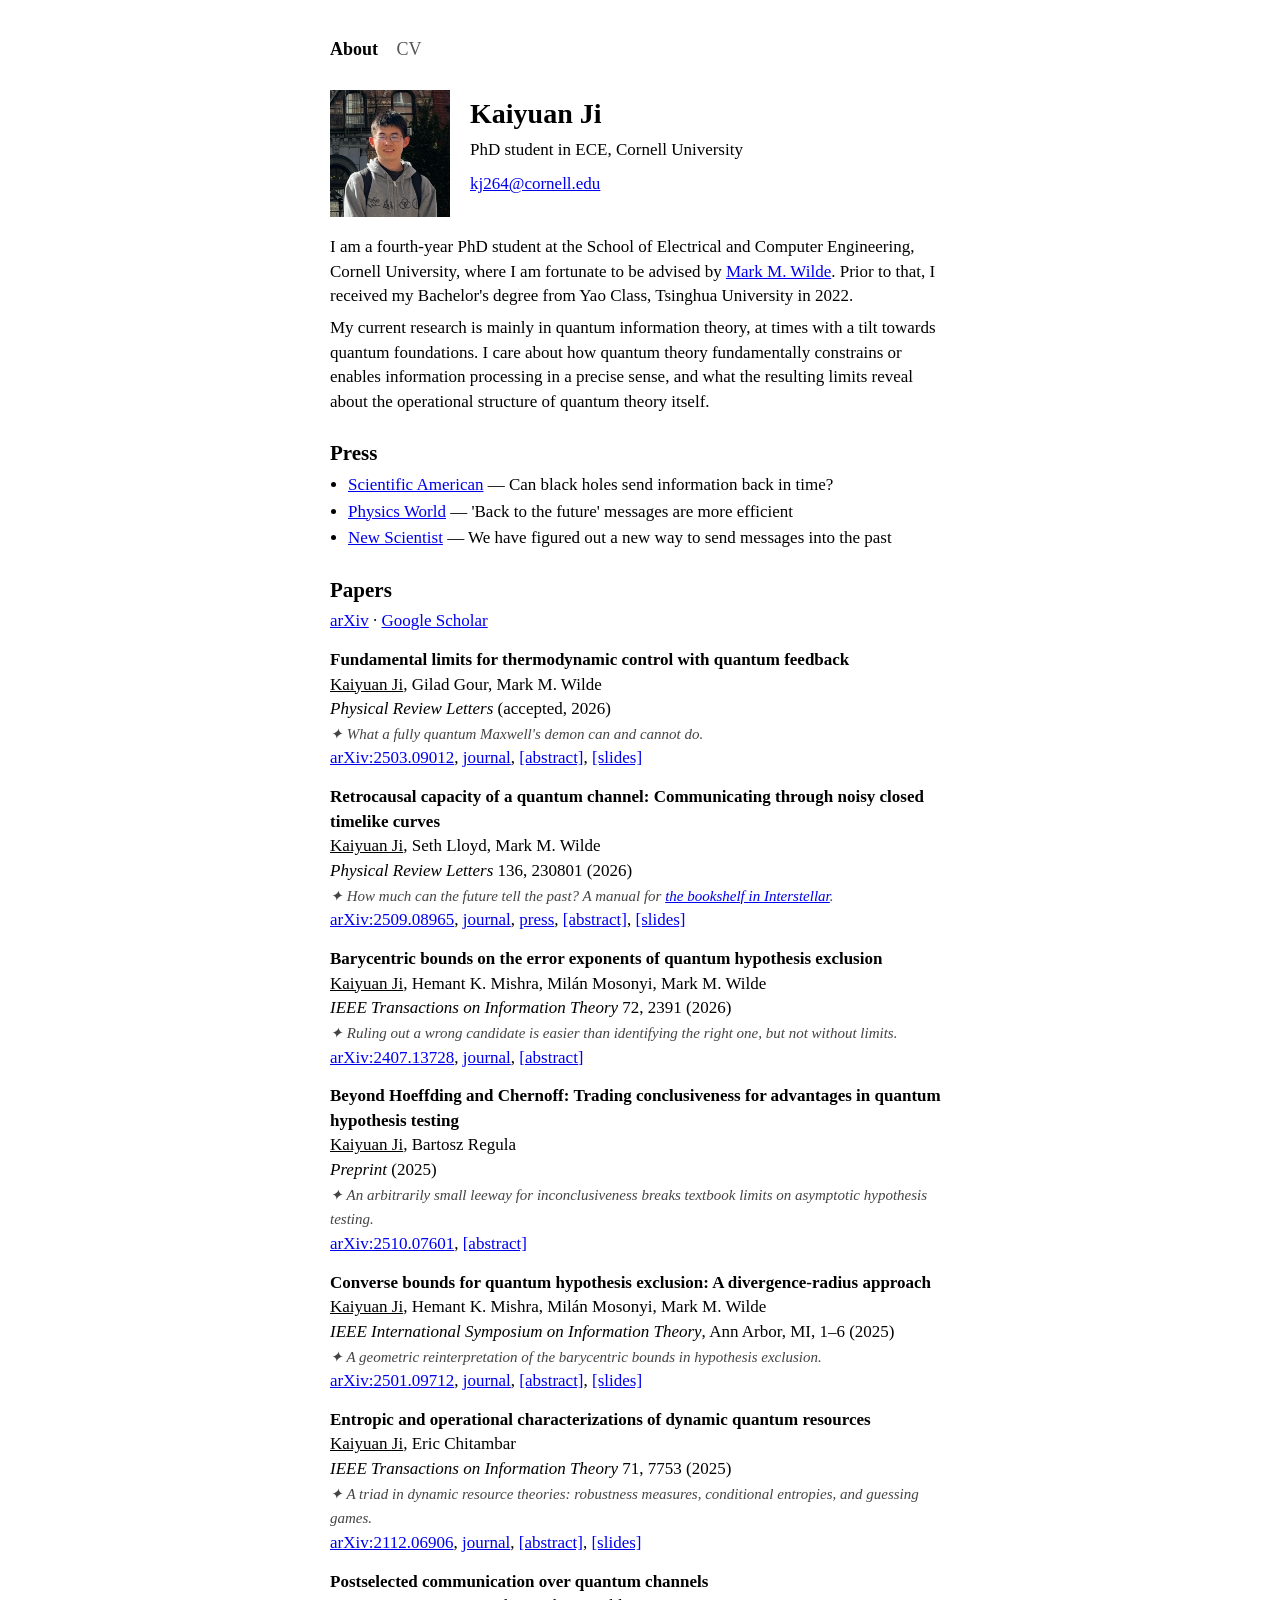
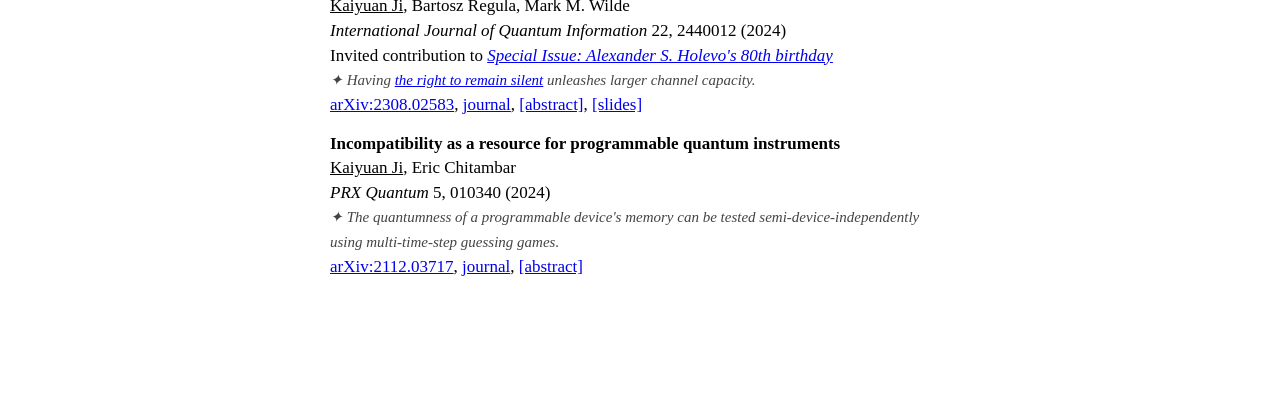
==== commit 061e8bbf: "Move thermodynamics paper to top" ====
--- a/index.html
+++ b/index.html
@@ -44,6 +44,20 @@
   <!-- Newest first by last arXiv version date. -->
 
   <div class="paper">
+    <b>Fundamental limits for thermodynamic control with quantum feedback</b><br>
+    <u>Kaiyuan Ji</u>, Gilad Gour, Mark M. Wilde<br>
+    <i>Physical Review Letters</i> (accepted, 2026)<br>
+    <i class="summary-inline">✦ What a fully quantum Maxwell's demon can and cannot do.</i><br>
+    <a href="https://arxiv.org/abs/2503.09012">arXiv:2503.09012</a>,
+    <a href="https://doi.org/10.1103/x67n-33gr">journal</a>,
+    <a href="#" onclick="toggle(this);return false;">[abstract]</a>,
+    <a href="slides/Feedback.pdf">[slides]</a>
+    <div class="abstract">
+      The study of feedback control inspired by Maxwell's demon has yielded fundamental insights into the relationship between thermodynamics and information. However, its fully quantum formulation, where the controller holds quantum side information that cannot be treated as a classical record, remains incomplete. In this paper, we establish fundamental no-go limits for thermodynamic state conversion while allowing quantum side information to be fed back to the system coherently. From two basic operational principles respected by all physically admissible feedback-control schemes, we derive the tightest possible bounds on the single-shot work of formation and extractable work for arbitrary quantum systems conditioned on arbitrary quantum side information. In the asymptotic limit, these bounds yield a generalized second law of thermodynamics with quantum feedback, governed by a conditional free energy. We further show that this generalized second law is consistent with the traditional second law once the acquisition, processing, and reset of side information are accounted for. These results extend information thermodynamics to the fully quantum regime and provide precise thermodynamic meanings for the negativity of single-shot conditional entropies.
+    </div>
+  </div>
+
+  <div class="paper">
     <b>Retrocausal capacity of a quantum channel: Communicating through noisy closed timelike curves</b><br>
     <u>Kaiyuan Ji</u>, Seth Lloyd, Mark M. Wilde<br>
     <i>Physical Review Letters</i> 136, 230801 (2026)<br>
@@ -68,20 +82,6 @@
     <a href="#" onclick="toggle(this);return false;">[abstract]</a>
     <div class="abstract">
       Quantum state exclusion is an operational task with application to ontological interpretations of quantum states. In such a task, one is given a system whose state is randomly selected from a finite set, and the goal is to identify a state from the set that is not the true state of the system. An error occurs if and only if the state identified is the true state. In this paper, we study the optimal error probability of quantum state exclusion and its error exponent from an information-theoretic perspective. Our main finding is a single-letter upper bound on the error exponent of state exclusion given by the multivariate log-Euclidean Chernoff divergence, and we prove that this improves upon the best previously known upper bound. We also extend our analysis to quantum channel exclusion, and we establish a single-letter and efficiently computable upper bound on its error exponent, admitting the use of adaptive strategies. We derive both upper bounds, for state and channel exclusion, based on one-shot analysis and formulate them as a type of multivariate divergence measure called a barycentric Chernoff divergence. Moreover, our result on channel exclusion has implications in two important special cases. First, when there are two hypotheses, our result provides the first known efficiently computable upper bound on the error exponent of symmetric binary channel discrimination. Second, when all channels are classical, we show that our upper bound is achievable by a parallel strategy, thus solving the exact error exponent of classical channel exclusion.
-    </div>
-  </div>
-
-  <div class="paper">
-    <b>Fundamental limits for thermodynamic control with quantum feedback</b><br>
-    <u>Kaiyuan Ji</u>, Gilad Gour, Mark M. Wilde<br>
-    <i>Physical Review Letters</i> (accepted, 2026)<br>
-    <i class="summary-inline">✦ What a fully quantum Maxwell's demon can and cannot do.</i><br>
-    <a href="https://arxiv.org/abs/2503.09012">arXiv:2503.09012</a>,
-    <a href="https://doi.org/10.1103/x67n-33gr">journal</a>,
-    <a href="#" onclick="toggle(this);return false;">[abstract]</a>,
-    <a href="slides/Feedback.pdf">[slides]</a>
-    <div class="abstract">
-      The study of feedback control inspired by Maxwell's demon has yielded fundamental insights into the relationship between thermodynamics and information. However, its fully quantum formulation, where the controller holds quantum side information that cannot be treated as a classical record, remains incomplete. In this paper, we establish fundamental no-go limits for thermodynamic state conversion while allowing quantum side information to be fed back to the system coherently. From two basic operational principles respected by all physically admissible feedback-control schemes, we derive the tightest possible bounds on the single-shot work of formation and extractable work for arbitrary quantum systems conditioned on arbitrary quantum side information. In the asymptotic limit, these bounds yield a generalized second law of thermodynamics with quantum feedback, governed by a conditional free energy. We further show that this generalized second law is consistent with the traditional second law once the acquisition, processing, and reset of side information are accounted for. These results extend information thermodynamics to the fully quantum regime and provide precise thermodynamic meanings for the negativity of single-shot conditional entropies.
     </div>
   </div>
 
